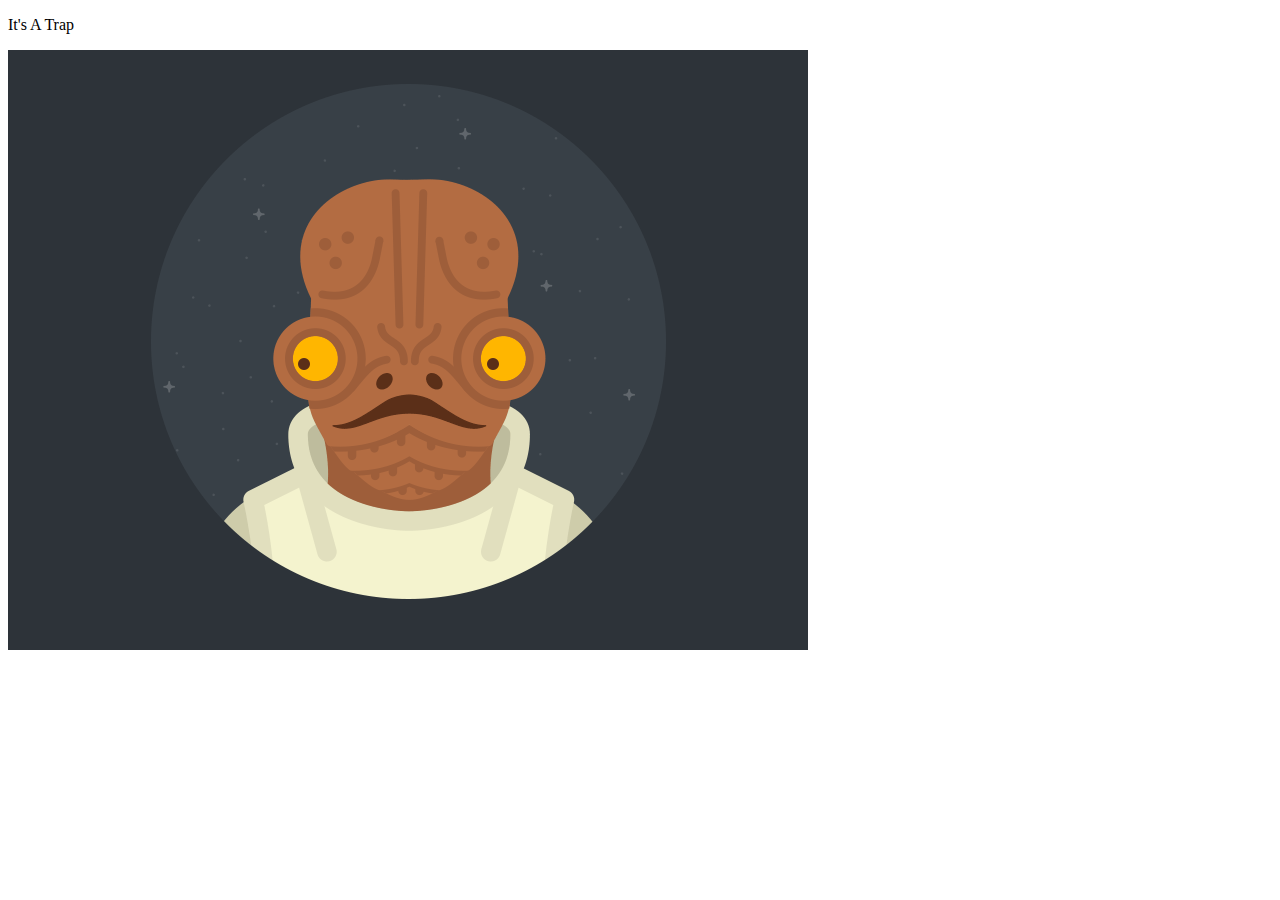
==== JqueryBasic/index.html @ 302be353 "initail commit" ====
<!DOCTYPE html>
<html>
<head>
  <title>Take Evasive Action</title>
  <link rel="stylesheet" href="css/style.css" type="text/css" media="screen" title="no title" charset="utf-8">
</head>
<body>
  <p class="warning">
    <span>It's A Trap</span>
  </p>
  <div class="image">
    <img src="img/ackbar.gif">
  </div>
  <script src="js/jquery-3.2.1" type="text/javascript" charset="utf-8"></script>
  <script src="js/app.js"  type="text/javascript" charset="utf-8"></script>
</body>
</html>
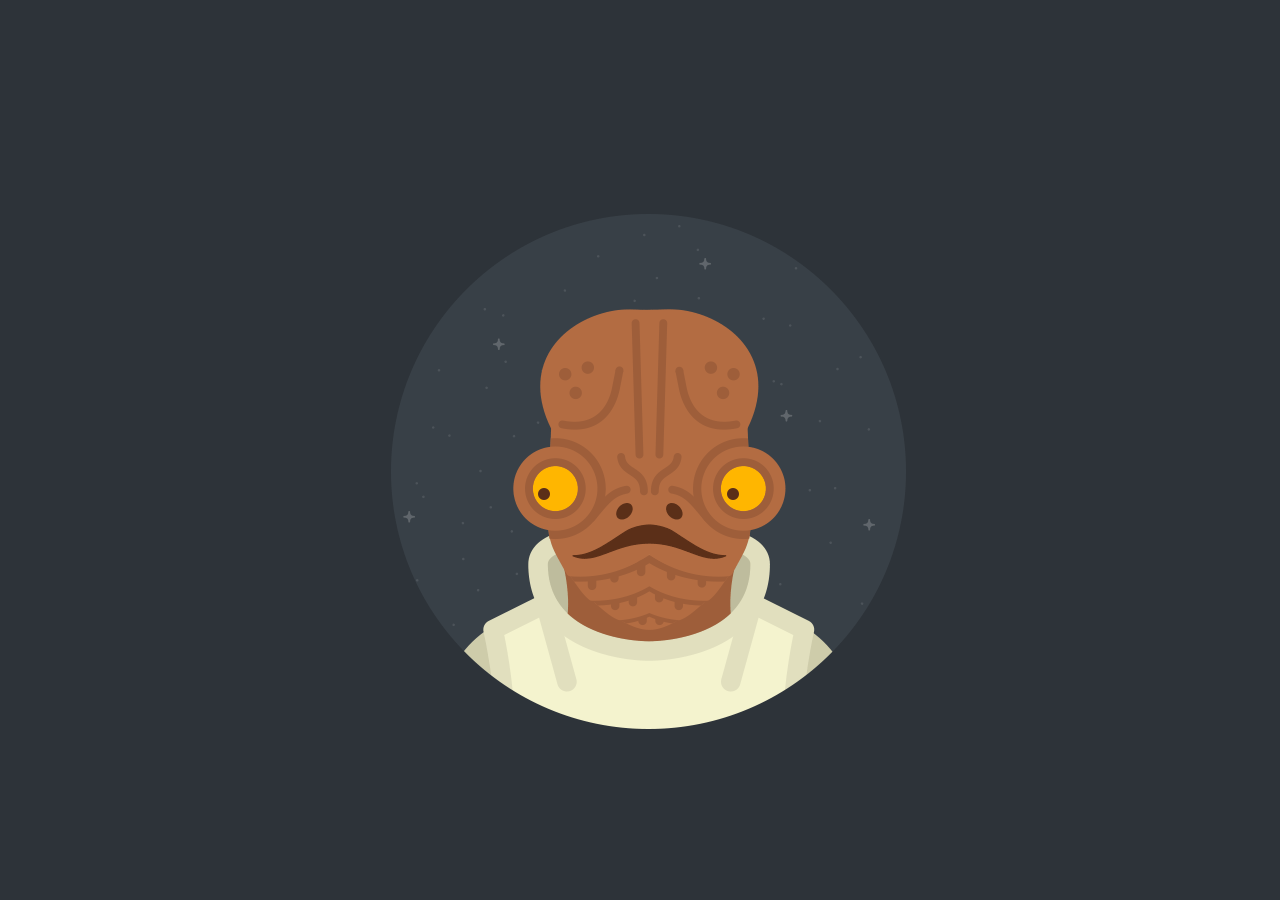
==== commit f7519722: "JqueryBasic: corrected code in style.css and index.html" ====
--- a/JqueryBasic/index.html
+++ b/JqueryBasic/index.html
@@ -11,7 +11,7 @@
   <div class="image">
     <img src="img/ackbar.gif">
   </div>
-  <script src="js/jquery-3.2.1" type="text/javascript" charset="utf-8"></script>
+  <script src="js/jquery-3.2.1.js" type="text/javascript" charset="utf-8"></script>
   <script src="js/app.js"  type="text/javascript" charset="utf-8"></script>
 </body>
 </html>
--- a/JqueryBasic/css/style.css
+++ b/JqueryBasic/css/style.css
@@ -0,0 +1,27 @@
+body {
+  background: #2d3339;
+}
+
+.warning {
+  border: 5px solid #e1dfbe;
+  width: 200px;
+  margin: 100px auto 20px;
+  border-radius: 5px;
+  padding: 20px 10px;
+  text-align: center;
+  font-size: 32px;
+}
+
+.warning span {
+  color: #f4f3ce;
+  font-family: sans-serif;
+  font-weight: bold;
+}
+
+.image {
+  position: absolute;
+  top: 20%;
+  width: 100%;
+  text-align: center;
+  z-index: -1;
+}
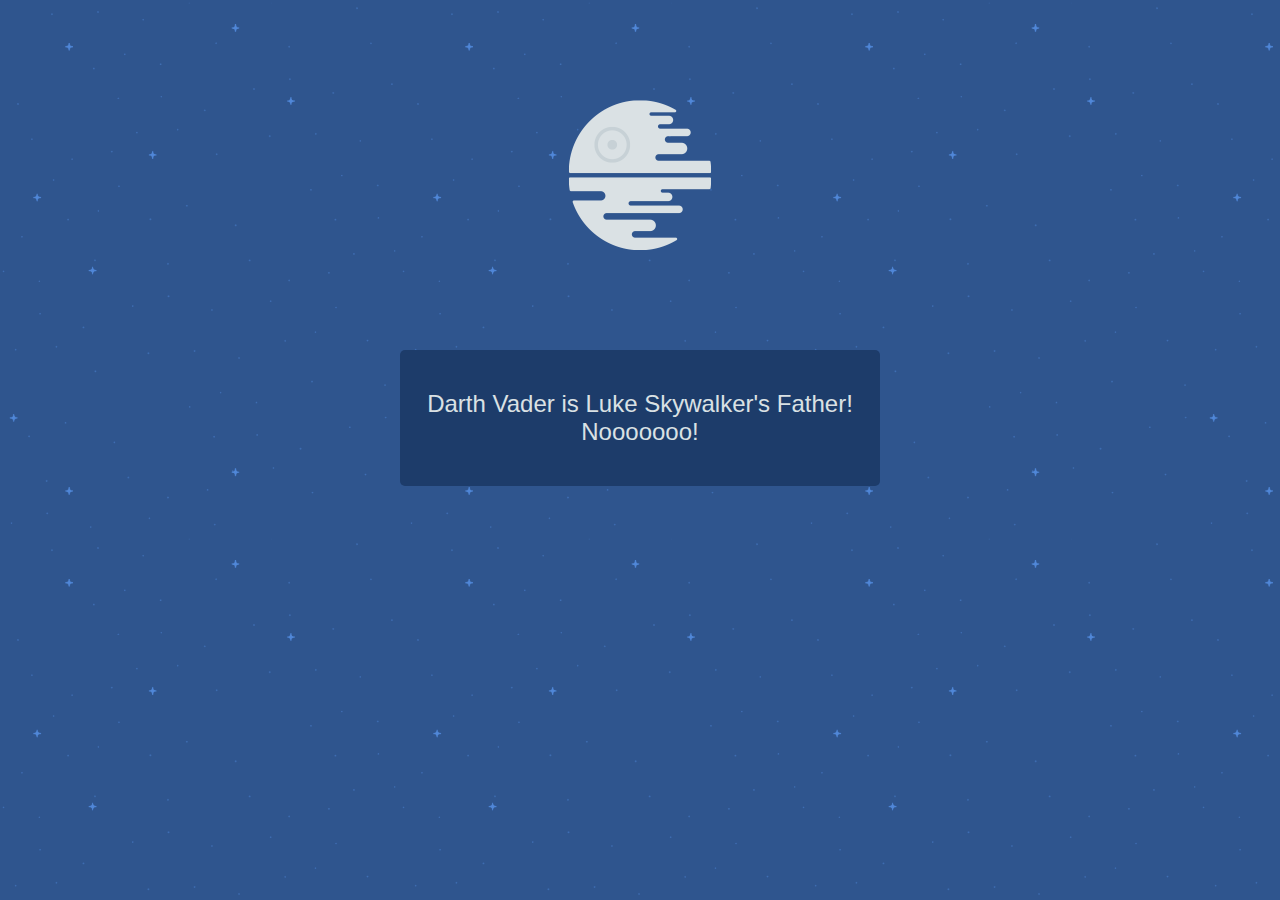
==== commit 26a00194: "JqueryBasics: corrected missspelling of spoiler" ====
--- a/JqueryBasic/index.html
+++ b/JqueryBasic/index.html
@@ -1,16 +1,15 @@
 <!DOCTYPE html>
 <html>
 <head>
-  <title>Take Evasive Action</title>
+  <title>Star Wars Spoilers</title>
   <link rel="stylesheet" href="css/style.css" type="text/css" media="screen" title="no title" charset="utf-8">
 </head>
 <body>
-  <p class="warning">
-    <span>It's A Trap</span>
+  <img src="img/deathstar.png">
+  <p class="spoiler">
+    <!-- Spoiler: -->
+    <span>Darth Vader is Luke Skywalker's Father! Nooooooo!</span>
   </p>
-  <div class="image">
-    <img src="img/ackbar.gif">
-  </div>
   <script src="js/jquery-3.2.1.js" type="text/javascript" charset="utf-8"></script>
   <script src="js/app.js"  type="text/javascript" charset="utf-8"></script>
 </body>
--- a/JqueryBasic/css/style.css
+++ b/JqueryBasic/css/style.css
@@ -1,27 +1,34 @@
 body {
-  background: #2d3339;
+  background: #2f558e url(../img/bg.png) repeat 0 0;
+  background-size: 400px auto;
+  font-family: sans-serif;
 }
-
-.warning {
-  border: 5px solid #e1dfbe;
-  width: 200px;
-  margin: 100px auto 20px;
+img {
+  display: block;
+  width: 150px;
+  margin: 100px auto;
+}
+button {
+  background: #dae1e4;
+  border: none;
   border-radius: 5px;
-  padding: 20px 10px;
+  color: #1d3c6a;
+  font-size: 24px;
+  width: 480px;
+  padding: 40px 0;
+  margin: -40px -20px;
+  outline: none;
+  cursor: pointer;
+}
+.spoiler {
+	background: #1d3c6a;
+  width: 440px;
+  margin: 0 auto 20px;
+  border-radius: 5px;
+  padding: 40px 20px;
   text-align: center;
-  font-size: 32px;
+  font-size: 24px
 }
-
-.warning span {
-  color: #f4f3ce;
-  font-family: sans-serif;
-  font-weight: bold;
-}
-
-.image {
-  position: absolute;
-  top: 20%;
-  width: 100%;
-  text-align: center;
-  z-index: -1;
-}
+.spoiler span {
+  color: #dae1e4;
+}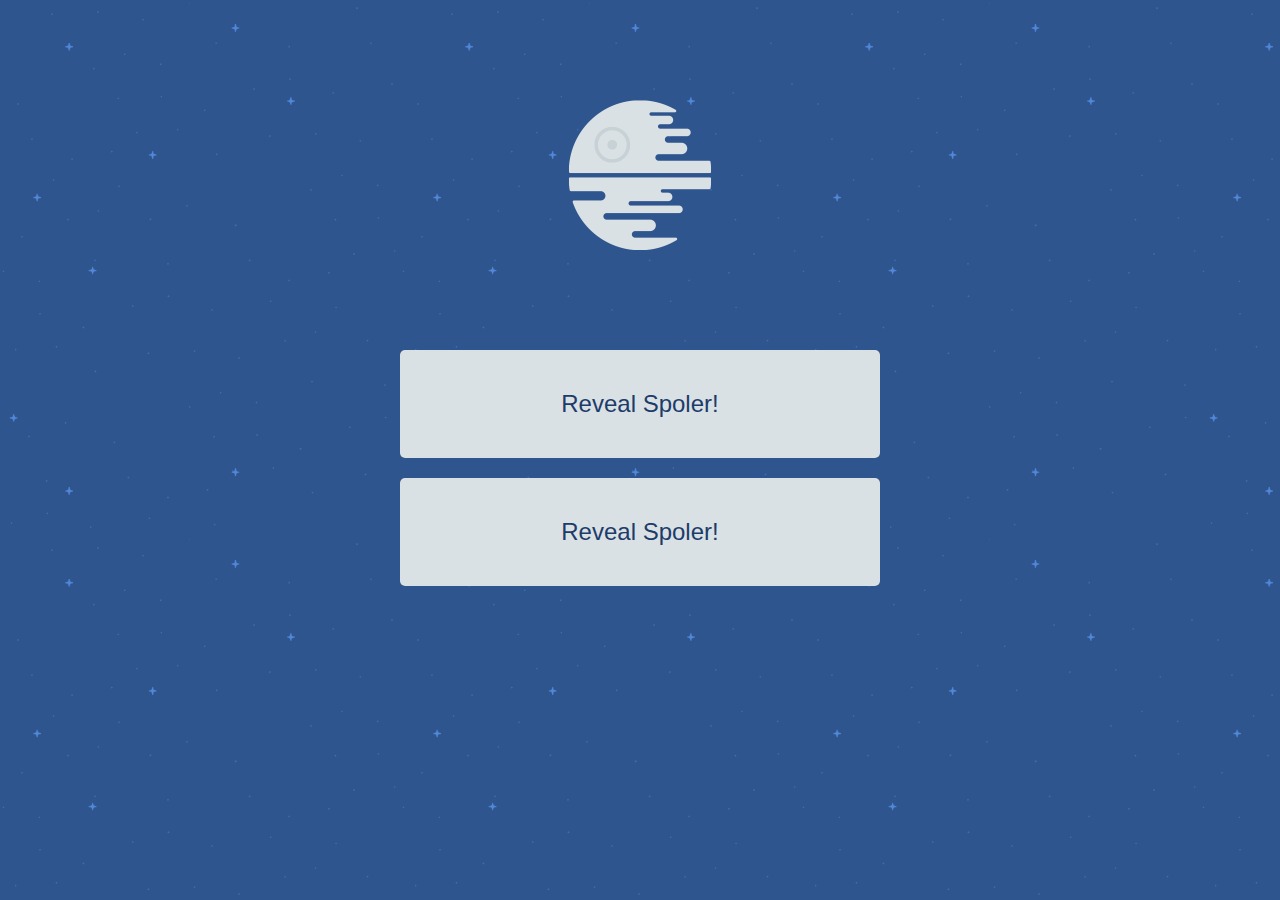
==== commit 1e006bb5: "JqueryBasic: add .prev() to app.js to show spoiler" ====
--- a/JqueryBasic/index.html
+++ b/JqueryBasic/index.html
@@ -10,6 +10,10 @@
     <!-- Spoiler: -->
     <span>Darth Vader is Luke Skywalker's Father! Nooooooo!</span>
   </p>
+  <p class="spoiler">
+    <!-- Spoiler: -->
+    <span>Luke and Leia are siblings. Ew.</span>
+  </p>
   <script src="js/jquery-3.2.1.js" type="text/javascript" charset="utf-8"></script>
   <script src="js/app.js"  type="text/javascript" charset="utf-8"></script>
 </body>
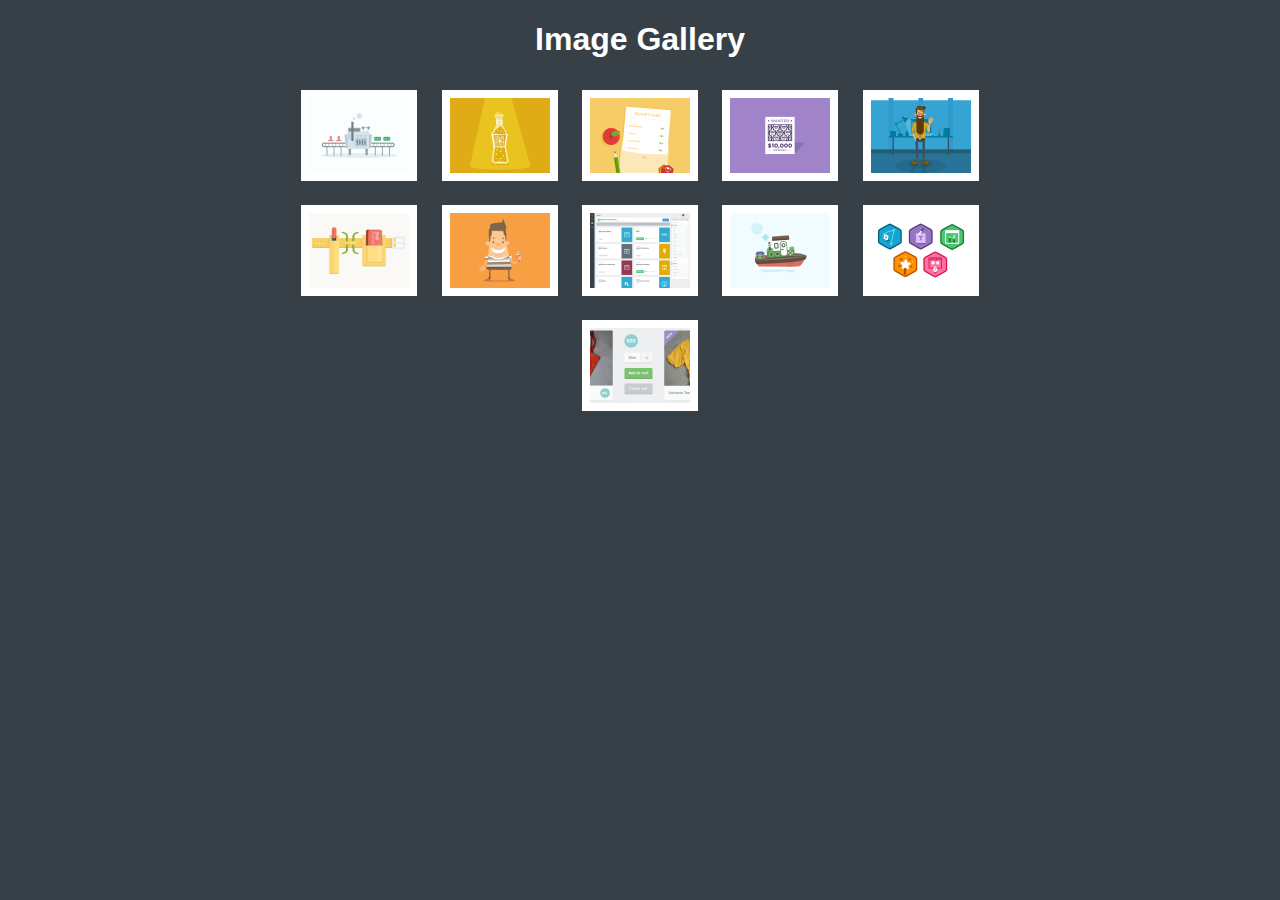
==== commit c2ad65f6: "JqueryBasic: setup for creating a simple lightbox" ====
--- a/JqueryBasic/index.html
+++ b/JqueryBasic/index.html
@@ -1,20 +1,25 @@
 <!DOCTYPE html>
 <html>
 <head>
-  <title>Star Wars Spoilers</title>
-  <link rel="stylesheet" href="css/style.css" type="text/css" media="screen" title="no title" charset="utf-8">
+	<link rel="stylesheet" href="css/style.css" type="text/css" media="screen" title="no title" charset="utf-8">
+	<title>Image Gallery</title>
 </head>
 <body>
-  <img src="img/deathstar.png">
-  <p class="spoiler">
-    <!-- Spoiler: -->
-    <span>Darth Vader is Luke Skywalker's Father! Nooooooo!</span>
-  </p>
-  <p class="spoiler">
-    <!-- Spoiler: -->
-    <span>Luke and Leia are siblings. Ew.</span>
-  </p>
-  <script src="js/jquery-3.2.1.js" type="text/javascript" charset="utf-8"></script>
-  <script src="js/app.js"  type="text/javascript" charset="utf-8"></script>
+	<h1>Image Gallery</h1>
+	<ul id="imageGallery">
+		<li><a href="img/refferal_machine.png"><img src="img/refferal_machine.png" width="100" alt="Refferal Machine By Matthew Spiel"></a></li>
+		<li><a href="img/space-juice.png"><img src="img/space-juice.png" width="100" alt="Space Juice by Mat Helme"></a></li>
+		<li><a href="img/education.png"><img src="img/education.png" width="100" alt="Education by Chris Michel"></a></li>
+		<li><a href="img/copy_mcrepeatsalot.png"><img src="img/copy_mcrepeatsalot.png" width="100" alt="Wanted: Copy McRepeatsalot by Chris Michel"></a></li>
+		<li><a href="img/sebastian.png"><img src="img/sebastian.png" width="100" alt="Sebastian by Mat Helme"></a></li>
+		<li><a href="img/skill-polish.png"><img src="img/skill-polish.png" width="100" alt="Skill Polish by Chris Michel"></a></li>
+		<li><a href="img/chuck.png"><img src="img/chuck.png" width="100" alt="Chuck by Mat Helme"></a></li>
+		<li><a href="img/library.png"><img src="img/library.png" width="100" alt="Library by Tyson Rosage"></a></li>
+		<li><a href="img/boat.png"><img src="img/boat.png" width="100" alt="Boat by Griffin Moore"></a></li>
+		<li><a href="img/illustrator_foundations.png"><img src="img/illustrator_foundations.png" width="100" alt="Illustrator Foundations by Matthew Spiel"></a></li>
+		<li><a href="img/treehouse_shop.jpg"><img src="img/treehouse_shop.jpg" width="100" alt="Treehouse Shop by Eric Smith"></a></li>
+	</ul>
+	<script src="http://code.jquery.com/jquery-1.11.0.min.js" type="text/javascript" charset="utf-8"></script>
+	<script src="js/app.js" type="text/javascript" charset="utf-8"></script>
 </body>
 </html>
--- a/JqueryBasic/css/style.css
+++ b/JqueryBasic/css/style.css
@@ -1,34 +1,62 @@
 body {
-  background: #2f558e url(../img/bg.png) repeat 0 0;
-  background-size: 400px auto;
-  font-family: sans-serif;
+	font-family: sans-serif;
+	background: #384047;
 }
-img {
-  display: block;
-  width: 150px;
-  margin: 100px auto;
+h1 {
+	color: #fff;
+	text-align: center
 }
-button {
-  background: #dae1e4;
-  border: none;
-  border-radius: 5px;
-  color: #1d3c6a;
-  font-size: 24px;
-  width: 480px;
-  padding: 40px 0;
-  margin: -40px -20px;
-  outline: none;
-  cursor: pointer;
+
+ul {
+	list-style:none;
+	margin: 0 auto;
+	padding: 0;
+	display: block;
+	max-width: 780px;
+	text-align: center;
 }
-.spoiler {
-	background: #1d3c6a;
-  width: 440px;
-  margin: 0 auto 20px;
-  border-radius: 5px;
-  padding: 40px 20px;
-  text-align: center;
-  font-size: 24px
+ul li {
+	display: inline-block;
+	padding: 8px;
+	background:white;
+	margin:10px;
 }
-.spoiler span {
-  color: #dae1e4;
-}+ul li img {
+	display: block;
+}
+a {
+	text-decoration: none;
+}
+/** Start Coding Here **/
+#overlay {
+  background:rgba(0,0,0,0.7);
+  width:100%;
+  height:100%;
+  position:absolute;
+  top:0;
+  left:0;
+  display:none;
+  text-align:center;
+}
+
+#overlay img {
+ margin-top: 10%; 
+}
+
+#overlay p {
+ color:white; 
+}
+
+
+
+
+
+
+
+
+
+
+
+
+
+
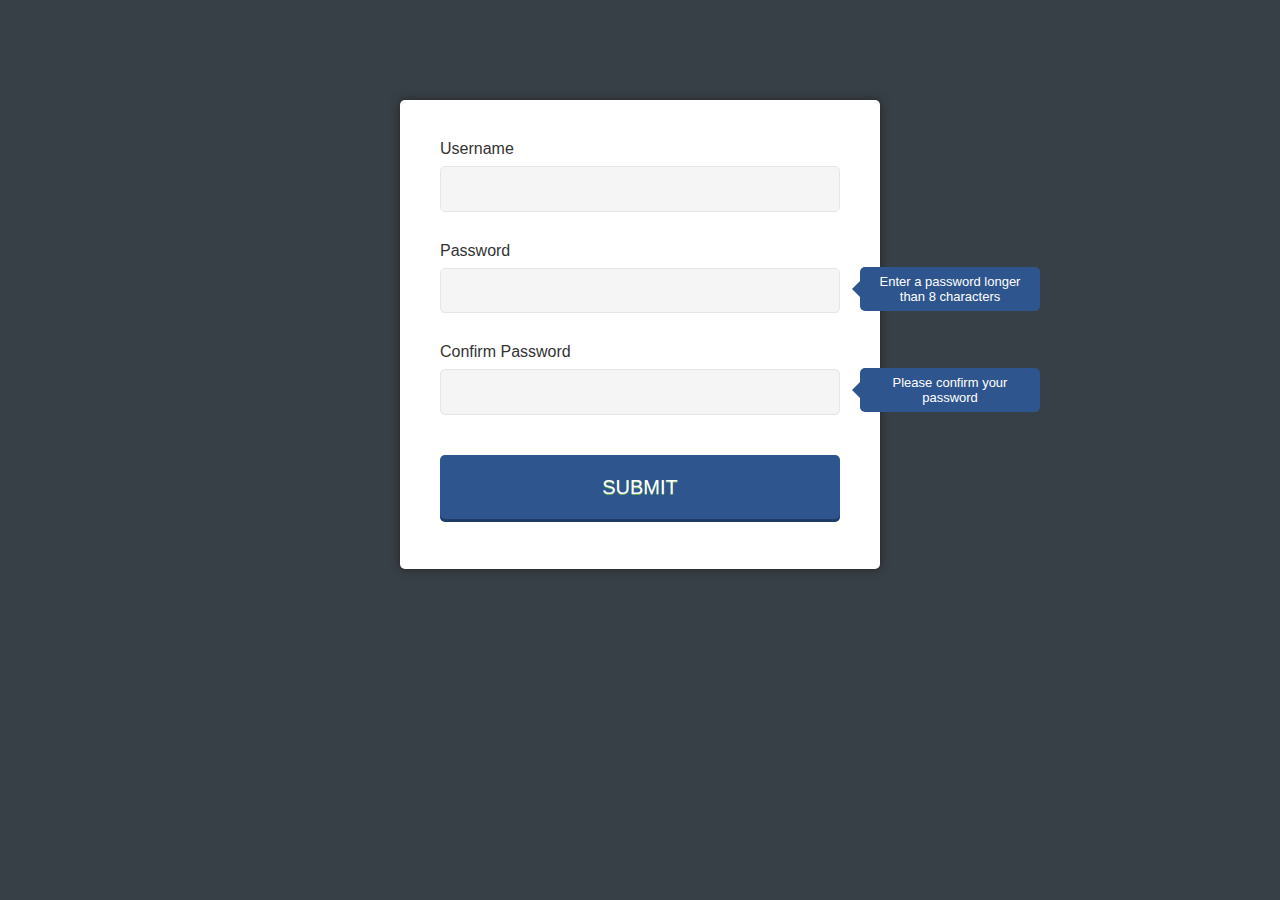
==== commit 1c2398f9: "JqueryBasic: setup files for CreatingAPasswordConfirmationForm" ====
--- a/JqueryBasic/index.html
+++ b/JqueryBasic/index.html
@@ -1,25 +1,31 @@
 <!DOCTYPE html>
 <html>
 <head>
+	<title>Sign Up Form</title>
 	<link rel="stylesheet" href="css/style.css" type="text/css" media="screen" title="no title" charset="utf-8">
-	<title>Image Gallery</title>
 </head>
 <body>
-	<h1>Image Gallery</h1>
-	<ul id="imageGallery">
-		<li><a href="img/refferal_machine.png"><img src="img/refferal_machine.png" width="100" alt="Refferal Machine By Matthew Spiel"></a></li>
-		<li><a href="img/space-juice.png"><img src="img/space-juice.png" width="100" alt="Space Juice by Mat Helme"></a></li>
-		<li><a href="img/education.png"><img src="img/education.png" width="100" alt="Education by Chris Michel"></a></li>
-		<li><a href="img/copy_mcrepeatsalot.png"><img src="img/copy_mcrepeatsalot.png" width="100" alt="Wanted: Copy McRepeatsalot by Chris Michel"></a></li>
-		<li><a href="img/sebastian.png"><img src="img/sebastian.png" width="100" alt="Sebastian by Mat Helme"></a></li>
-		<li><a href="img/skill-polish.png"><img src="img/skill-polish.png" width="100" alt="Skill Polish by Chris Michel"></a></li>
-		<li><a href="img/chuck.png"><img src="img/chuck.png" width="100" alt="Chuck by Mat Helme"></a></li>
-		<li><a href="img/library.png"><img src="img/library.png" width="100" alt="Library by Tyson Rosage"></a></li>
-		<li><a href="img/boat.png"><img src="img/boat.png" width="100" alt="Boat by Griffin Moore"></a></li>
-		<li><a href="img/illustrator_foundations.png"><img src="img/illustrator_foundations.png" width="100" alt="Illustrator Foundations by Matthew Spiel"></a></li>
-		<li><a href="img/treehouse_shop.jpg"><img src="img/treehouse_shop.jpg" width="100" alt="Treehouse Shop by Eric Smith"></a></li>
-	</ul>
+
+	<form action="#" method="post">
+		<p>
+			<label for="username">Username</label>
+			<input id="username" name="username" type="text">
+		</p>
+		<p>
+			<label for="password">Password</label>
+			<input id="password" name="password" type="password">
+			<span>Enter a password longer than 8 characters</span>
+		</p>
+		<p>
+			<label for="confirm_password">Confirm Password</label>
+			<input id="confirm_password" name="confirm_password" type="password">
+			<span>Please confirm your password</span>
+		</p>
+		<p>
+			<input type="submit" value="SUBMIT" id="submit">
+		</p>
+	</form>
 	<script src="http://code.jquery.com/jquery-1.11.0.min.js" type="text/javascript" charset="utf-8"></script>
 	<script src="js/app.js" type="text/javascript" charset="utf-8"></script>
 </body>
-</html>
+</html>--- a/JqueryBasic/css/style.css
+++ b/JqueryBasic/css/style.css
@@ -1,62 +1,84 @@
 body {
-	font-family: sans-serif;
-	background: #384047;
+  background: #384047;
+  font-family: sans-serif;
+  font-size: 10px
 }
-h1 {
-	color: #fff;
-	text-align: center
+form {
+  background: #fff;
+  padding: 4em 4em 2em;
+  max-width: 400px;
+  margin: 100px auto 0;
+  box-shadow: 0 0 1em #222;
+  border-radius: 5px;
 }
+p {
+  margin: 0 0 3em 0;
+  position: relative;
+}
+label {
+  display: block;
+  font-size: 1.6em;
+  margin: 0 0 .5em;
+  color: #333;
+}
+input {
+  display: block;
+  box-sizing: border-box;
+  width: 100%;
+  outline: none
+}
+input[type="text"],
+input[type="password"] {
+  background: #f5f5f5;
+  border: 1px solid #e5e5e5;
+  font-size: 1.6em;
+  padding: .8em .5em;
+  border-radius: 5px;
+}
+input[type="text"]:focus,
+input[type="password"]:focus {
+  background: #fff
+}
+span {
+  border-radius: 5px;
+  display: block;
+  font-size: 1.3em;
+  text-align: center;
+  position: absolute;
+  background: #2F558E;
+  left: 105%;
+  top: 25px;
+  width: 160px;
+  padding: 7px 10px;
+  color: #fff;
+}
+span:after {
+  right: 100%;
+  top: 50%;
+  border: solid transparent;
+  content: " ";
+  height: 0;
+  width: 0;
+  position: absolute;
+  pointer-events: none;
+  border-color: rgba(136, 183, 213, 0);
+  border-right-color: #2F558E;
+  border-width: 8px;
+  margin-top: -8px;
+}
+input[type="submit"] {
+  background: #2F558E;
+  box-shadow: 0 3px 0 0 #1D3C6A;
+  border-radius: 5px;
+  border: none;
+  color: #fff;
+  cursor: pointer;
+  display: block;
+  font-size: 2em;
+  line-height: 1.6em;
+  margin: 2em 0 0;
+  outline: none;
+  padding: .8em 0;
+  text-shadow: 0 1px #68B25B;
 
-ul {
-	list-style:none;
-	margin: 0 auto;
-	padding: 0;
-	display: block;
-	max-width: 780px;
-	text-align: center;
-}
-ul li {
-	display: inline-block;
-	padding: 8px;
-	background:white;
-	margin:10px;
-}
-ul li img {
-	display: block;
-}
-a {
-	text-decoration: none;
-}
-/** Start Coding Here **/
-#overlay {
-  background:rgba(0,0,0,0.7);
-  width:100%;
-  height:100%;
-  position:absolute;
-  top:0;
-  left:0;
-  display:none;
-  text-align:center;
-}
-
-#overlay img {
- margin-top: 10%; 
-}
-
-#overlay p {
- color:white; 
-}
-
-
-
-
-
-
-
-
-
-
-
-
-
-
+}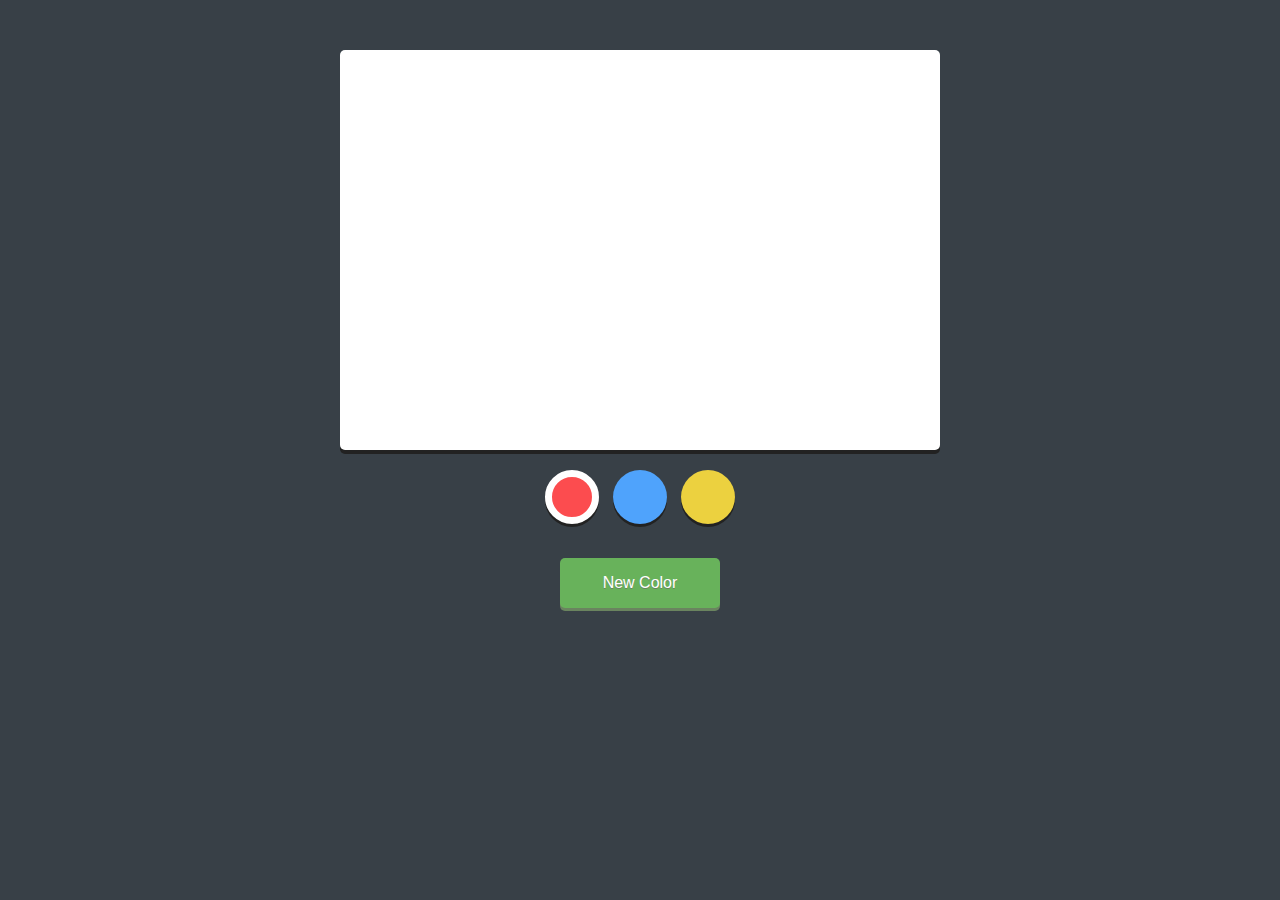
==== commit 4d156ccd: "JqueryBasic: CreatingASimpleDrawingApplication setup files" ====
--- a/JqueryBasic/index.html
+++ b/JqueryBasic/index.html
@@ -1,31 +1,40 @@
 <!DOCTYPE html>
 <html>
 <head>
-	<title>Sign Up Form</title>
+	<title>Simple Drawing Application</title>
 	<link rel="stylesheet" href="css/style.css" type="text/css" media="screen" title="no title" charset="utf-8">
 </head>
 <body>
-
-	<form action="#" method="post">
-		<p>
-			<label for="username">Username</label>
-			<input id="username" name="username" type="text">
-		</p>
-		<p>
-			<label for="password">Password</label>
-			<input id="password" name="password" type="password">
-			<span>Enter a password longer than 8 characters</span>
-		</p>
-		<p>
-			<label for="confirm_password">Confirm Password</label>
-			<input id="confirm_password" name="confirm_password" type="password">
-			<span>Please confirm your password</span>
-		</p>
-		<p>
-			<input type="submit" value="SUBMIT" id="submit">
-		</p>
-	</form>
+	<canvas	width="600" height="400"></canvas>
+	<div class="controls">
+		<ul>
+			<li class="red selected"></li>
+			<li class="blue"></li>
+			<li class="yellow"></li>
+		</ul>
+		<button id="revealColorSelect">New Color</button>
+		<div id="colorSelect">
+			<span id="newColor"></span>
+			<div class="sliders">
+				<p>
+					<label for="red">Red</label>
+					<input id="red" name="red" type="range" min=0 max=255 value=0>
+				</p>
+				<p>
+					<label for="green">Green</label>
+					<input id="green" name="green" type="range" min=0 max=255 value=0>
+				</p>
+				<p>
+					<label for="blue">Blue</label>
+					<input id="blue" name="blue" type="range" min=0 max=255 value=0>
+				</p>
+			</div>
+			<div>
+			<button id="addNewColor">Add Color</button>
+			</div>
+		</div>
+	</div>
 	<script src="http://code.jquery.com/jquery-1.11.0.min.js" type="text/javascript" charset="utf-8"></script>
-	<script src="js/app.js" type="text/javascript" charset="utf-8"></script>
+	<script src="js/app.js" type="text/javascript" charset="utf-8"></script>	
 </body>
 </html>--- a/JqueryBasic/css/style.css
+++ b/JqueryBasic/css/style.css
@@ -1,84 +1,140 @@
 body {
-  background: #384047;
-  font-family: sans-serif;
-  font-size: 10px
+	background: #384047;
+	font-family: sans-serif;
 }
-form {
-  background: #fff;
-  padding: 4em 4em 2em;
-  max-width: 400px;
-  margin: 100px auto 0;
-  box-shadow: 0 0 1em #222;
-  border-radius: 5px;
+canvas {
+	background: #fff;
+	display: block;
+	margin: 50px auto 10px;
+	border-radius: 5px;
+	box-shadow: 0 4px 0 0 #222;
+	cursor: url(../img/cursor.png), crosshair;
 }
-p {
-  margin: 0 0 3em 0;
-  position: relative;
+.controls {
+	min-height: 60px;
+	margin: 0 auto;
+	width: 600px;
+	border-radius: 5px;
+	overflow: hidden;
 }
-label {
-  display: block;
-  font-size: 1.6em;
-  margin: 0 0 .5em;
-  color: #333;
+ul {
+	list-style:none;
+	margin: 0;
+	float: 	left;
+	padding: 10px 0 20px;
+	width: 100%;
+	text-align: center;
 }
-input {
-  display: block;
-  box-sizing: border-box;
-  width: 100%;
-  outline: none
+
+ul li, #newColor {
+	display:block;
+	height: 54px;
+	width: 54px;
+	border-radius: 60px;
+	cursor: pointer;
+	border: 0;
+	box-shadow: 0 3px 0 0 #222;
 }
-input[type="text"],
-input[type="password"] {
-  background: #f5f5f5;
-  border: 1px solid #e5e5e5;
-  font-size: 1.6em;
-  padding: .8em .5em;
-  border-radius: 5px;
+
+ul li {
+	display: inline-block;
+	margin: 0 5px 10px;
 }
-input[type="text"]:focus,
-input[type="password"]:focus {
-  background: #fff
+
+.red {
+	background: #fc4c4f;
 }
-span {
-  border-radius: 5px;
-  display: block;
-  font-size: 1.3em;
-  text-align: center;
-  position: absolute;
-  background: #2F558E;
-  left: 105%;
-  top: 25px;
-  width: 160px;
-  padding: 7px 10px;
-  color: #fff;
+
+.blue {
+	background: #4fa3fc;
 }
-span:after {
-  right: 100%;
-  top: 50%;
-  border: solid transparent;
-  content: " ";
-  height: 0;
-  width: 0;
-  position: absolute;
-  pointer-events: none;
-  border-color: rgba(136, 183, 213, 0);
-  border-right-color: #2F558E;
-  border-width: 8px;
-  margin-top: -8px;
+
+.yellow {
+	background: #ECD13F;
 }
-input[type="submit"] {
-  background: #2F558E;
-  box-shadow: 0 3px 0 0 #1D3C6A;
-  border-radius: 5px;
-  border: none;
-  color: #fff;
-  cursor: pointer;
-  display: block;
-  font-size: 2em;
-  line-height: 1.6em;
-  margin: 2em 0 0;
-  outline: none;
-  padding: .8em 0;
-  text-shadow: 0 1px #68B25B;
 
+.selected {
+	border: 7px solid #fff;
+	width: 40px;
+	height: 40px;
+}
+button {
+	background: #68B25B;
+	box-shadow: 0 3px 0 0 #6A845F;
+	color: #fff;
+	outline: none;
+	cursor: pointer;
+	text-shadow: 0 1px #6A845F;
+	display: block;
+	font-size: 16px;
+	line-height: 40px;
+}
+#revealColorSelect {
+	border: none;
+	border-radius: 5px;
+	margin: 10px auto;
+	padding: 5px 20px;
+	width: 160px;
+}
+
+/* New Color Palette */
+#colorSelect {
+	background: #fff;
+	border-radius: 5px;
+	clear: both;
+	margin: 20px auto 0;
+	padding: 10px;
+	width: 305px;
+	position: relative;
+		
+	display:none;
+}
+#colorSelect:after {
+	bottom: 100%;
+	left: 50%;
+	border: solid transparent;
+	content: " ";
+	height: 0;
+	width: 0;
+	position: absolute;
+	pointer-events: none;
+	border-color: rgba(255, 255, 255, 0);
+	border-bottom-color: #fff;
+	border-width: 10px;
+	margin-left: -10px;
+}
+
+#newColor {
+	width: 80px;
+	height: 80px;
+	border-radius: 3px;
+	box-shadow: none;
+	float: left;
+	border: none;
+	margin: 10px 20px 20px 10px;
+
+}
+.sliders p {
+	margin: 8px 0;
+	vertical-align: middle;
+}
+.sliders label {
+	display: inline-block;
+	margin: 0 10px 0 0;
+	width: 35px;
+	font-size: 14px;
+	color: #6D574E;
+}
+.sliders input {
+	position: relative;
+	top: 2px;
+}
+#colorSelect button {
+	border: none;
+	border-top: 1px solid #6A845F;
+	border-radius: 0 0 5px 5px;
+	clear: both;
+	margin: 10px -10px -7px;
+	padding: 5px 10px;
+	width: 325px;
 }